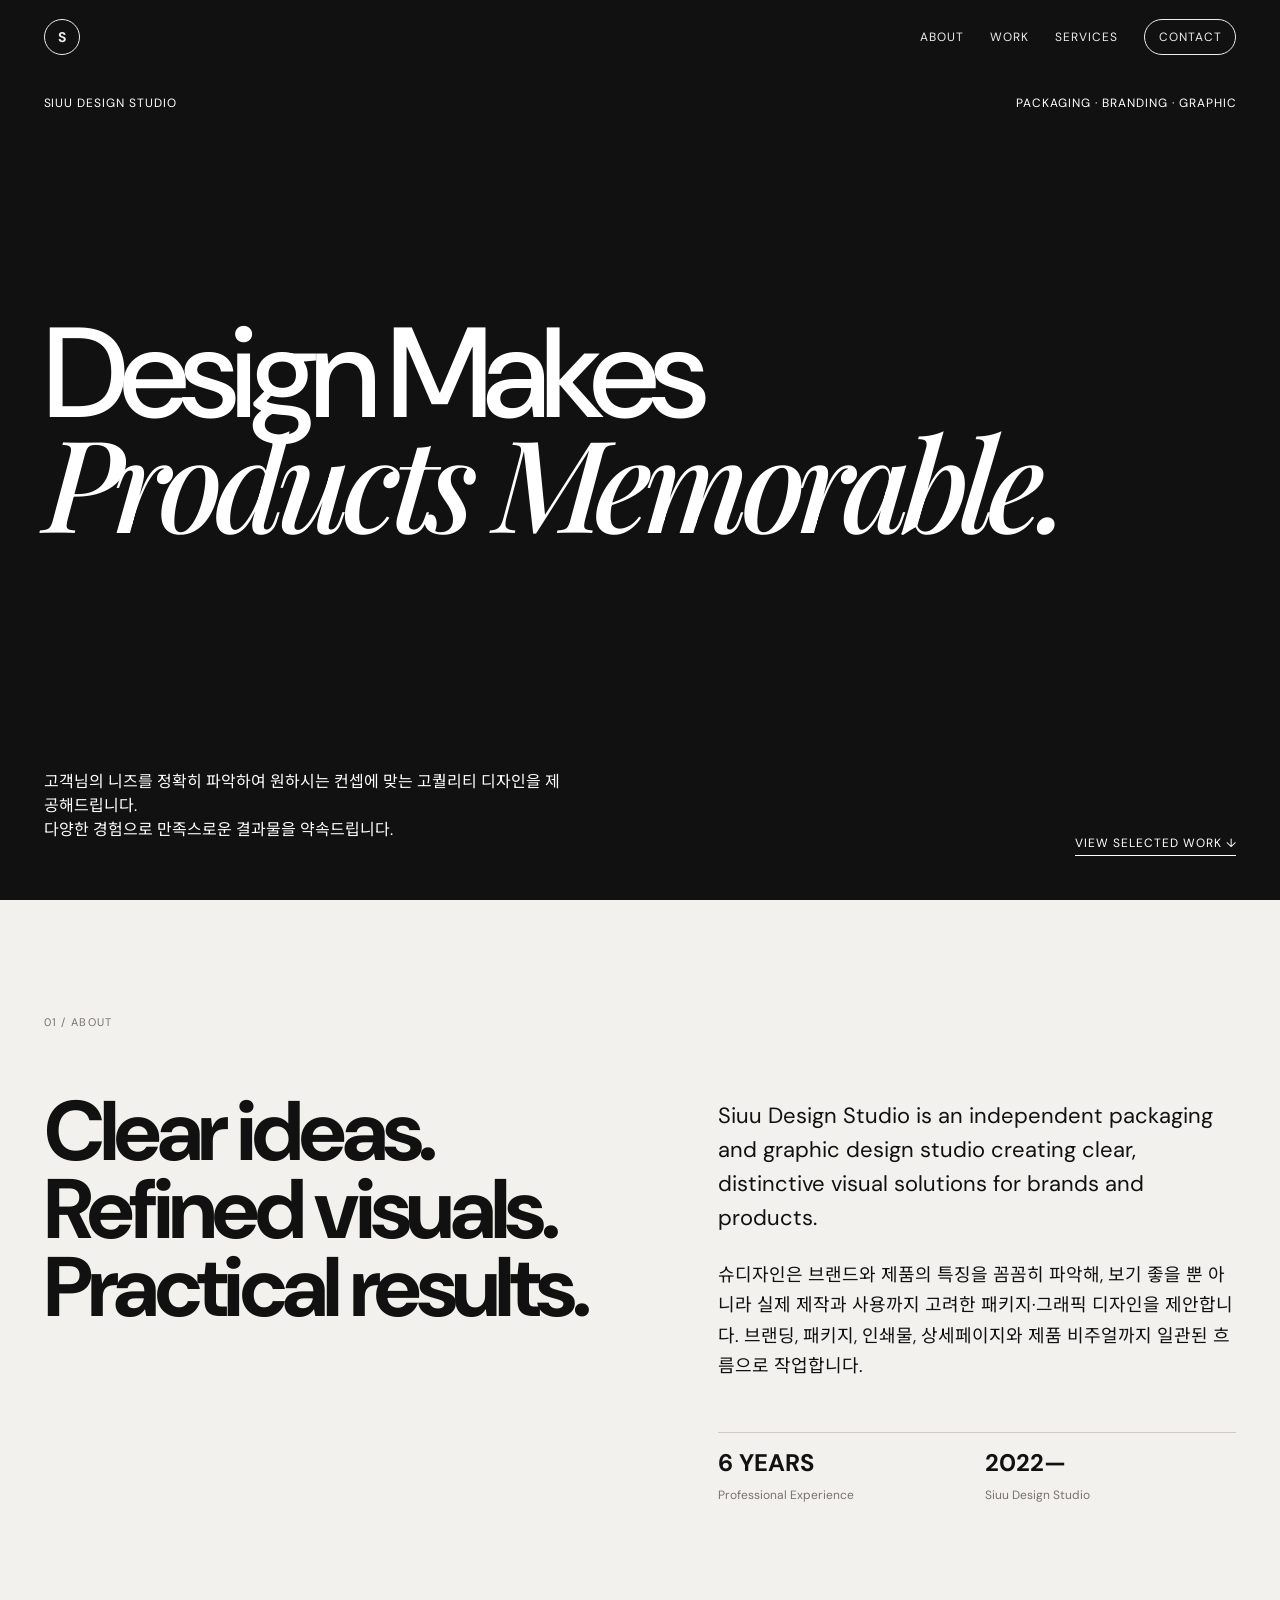
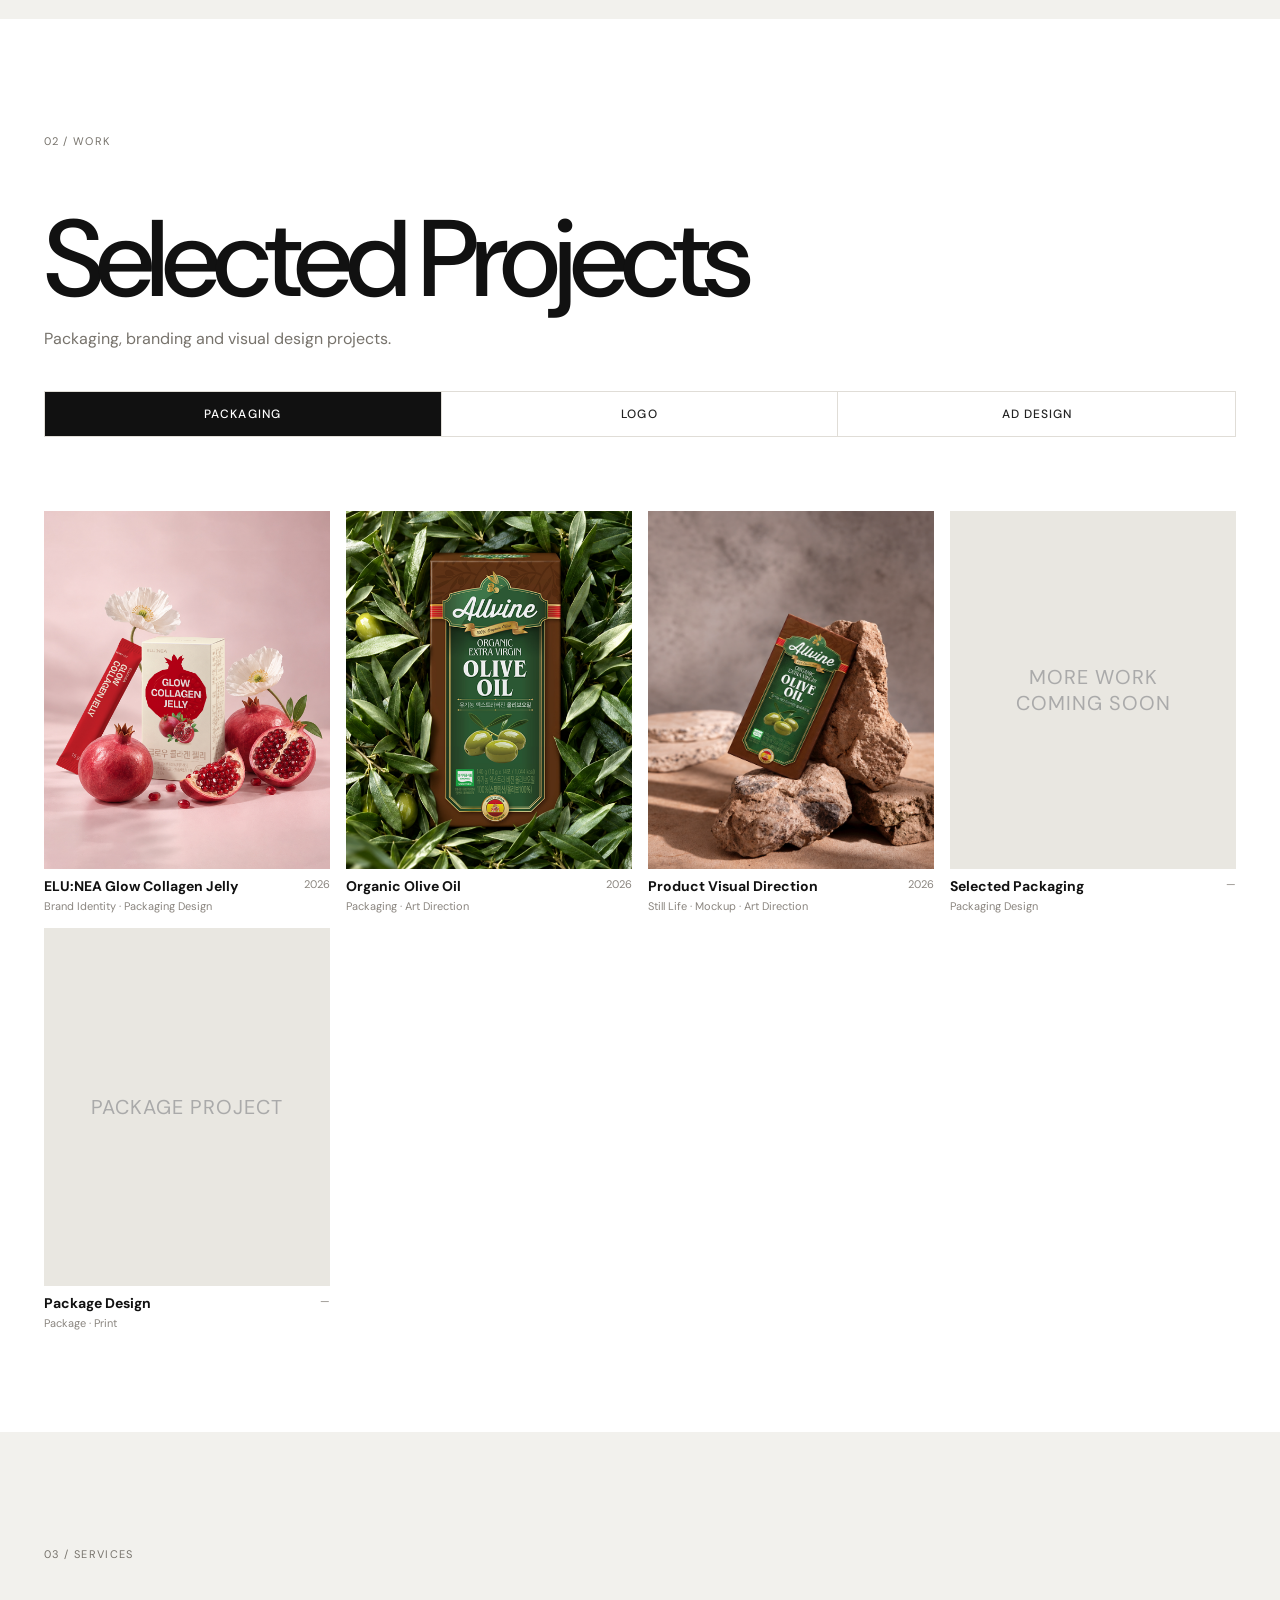
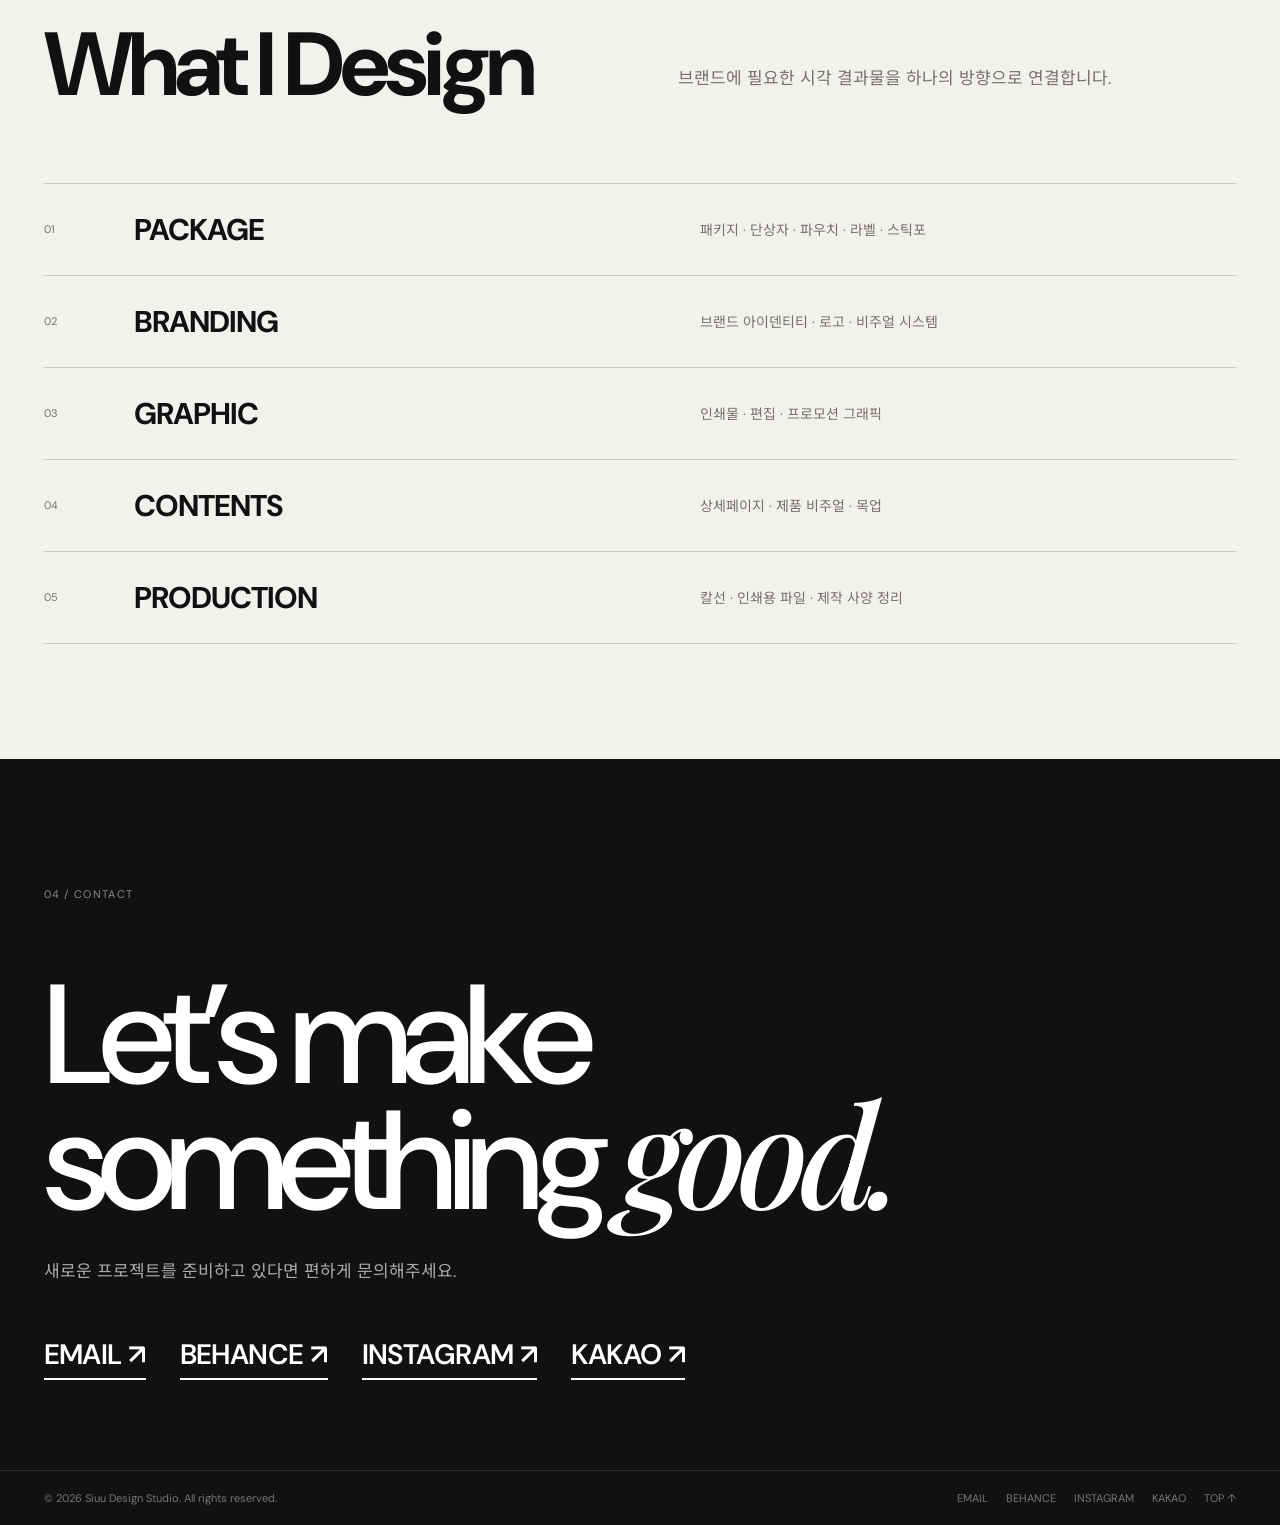
==== index.html @ 7bdbab8a "initial portfolio" ====
<!doctype html>
<html lang="ko">
<head>
  <meta charset="utf-8">
  <meta name="viewport" content="width=device-width,initial-scale=1">
  <title>Siuu Design Studio</title>
  <meta name="description" content="Siuu Design Studio — Packaging, Branding & Graphic Design">
  <link rel="preconnect" href="https://fonts.googleapis.com">
  <link rel="preconnect" href="https://fonts.gstatic.com" crossorigin>
  <link href="https://fonts.googleapis.com/css2?family=DM+Sans:wght@400;500;600;700&family=Noto+Sans+KR:wght@400;500;600;700&family=Playfair+Display:ital,wght@1,500&display=swap" rel="stylesheet">
  <link rel="stylesheet" href="styles.css">
</head>
<body>
<header class="header">
  <a class="mark" href="#top">S</a>
  <nav>
    <a href="#about">ABOUT</a>
    <a href="work.html">WORK</a>
    <a href="#services">SERVICES</a>
    <a class="contact-pill" href="#contact">CONTACT</a>
  </nav>
</header>

<main id="top">
  <section class="hero">
    <div class="hero-top">
      <span>SIUU DESIGN STUDIO</span>
      <span>PACKAGING · BRANDING · GRAPHIC</span>
    </div>
    <h1>Design Makes<br><em>Products Memorable.</em></h1>
    <div class="hero-bottom">
      <p>고객님의 니즈를 정확히 파악하여 원하시는 컨셉에 맞는 고퀄리티 디자인을 제공해드립니다.
<br> 다양한 경험으로 만족스로운 결과물을 약속드립니다. </p>
      <a href="work.html">VIEW SELECTED WORK ↓</a>
    </div>
  </section>

  <section id="about" class="about-section section-pad">
    <div class="section-index">01 / ABOUT</div>
    <div class="about-grid">
      <div>
        <h2>Clear ideas.<br>Refined visuals.<br>Practical results.</h2>
      </div>
      <div class="about-copy">
        <p class="en">
          Siuu Design Studio is an independent packaging and graphic design studio
          creating clear, distinctive visual solutions for brands and products.
        </p>
        <p>
          슈디자인은 브랜드와 제품의 특징을 꼼꼼히 파악해, 보기 좋을 뿐 아니라
          실제 제작과 사용까지 고려한 패키지·그래픽 디자인을 제안합니다.
          브랜딩, 패키지, 인쇄물, 상세페이지와 제품 비주얼까지 일관된 흐름으로 작업합니다.
        </p>
        <div class="facts">
          <div><strong>6 YEARS</strong><span>Professional Experience</span></div>
          <div><strong>2022—</strong><span>Siuu Design Studio</span></div>
        </div>
      </div>
    </div>
  </section>

  <section id="work" class="work-section">
    <div class="work-head section-pad">
      <div class="section-index">02 / WORK</div>
      <h2>Selected Projects</h2>
      <p>Packaging, branding and visual design projects.</p>
      <div class="filters">
      <button class="active" data-filter="package"><span class="filter-en">PACKAGING</span><span class="filter-ko">패키지 디자인</span></button>
      <button data-filter="logo"><span class="filter-en">LOGO</span><span class="filter-ko">로고 디자인</span></button>
      <button data-filter="ad"><span class="filter-en">AD DESIGN</span><span class="filter-ko">상세페이지</span></button>
    </div>
    </div>

    <div class="projects">
      <a class="project" href="project-glow.html" data-cat="package">
        <div class="project-image"><img src="assets/ELUNEA_glow_thumb.jpg" alt="ELU:NEA Glow Collagen Jelly"></div>
        <div class="project-caption">
          <div><h3>ELU:NEA Glow Collagen Jelly</h3><p>Brand Identity · Packaging Design</p></div>
          <span>2026</span>
        </div>
      </a>

      <a class="project" href="project-olive.html" data-cat="package">
        <div class="project-image portrait"><img src="assets/Allvine_oliveoil_thumb.jpg" alt="Organic Olive Oil"></div>
        <div class="project-caption">
          <div><h3>Organic Olive Oil</h3><p>Packaging · Art Direction</p></div>
          <span>2026</span>
        </div>
      </a>

      <a class="project" href="project-roro_witch's-shop.html" data-cat="ad">
        <div class="project-image portrait top"><img src="assets/roro_witch's shop_thumb.jpg" alt="RORO Gel nail set Packaging"></div>
        <div class="project-caption">
          <div><h3>RORO Gel nail set Packaging</h3><p>E-commerce · Visual Design</p></div>
          <span>2026</span>
        </div>
      </a>

      <a class="project" href="project-olive.html" data-cat="package">
        <div class="project-image landscape"><img src="assets/olive-main.jpg" alt="Product Visual Direction"></div>
        <div class="project-caption">
          <div><h3>Product Visual Direction</h3><p>Still Life · Mockup · Art Direction</p></div>
          <span>2026</span>
        </div>
      </a>

      <a class="project" href="project-glow.html" data-cat="logo">
        <div class="project-image square"><img src="assets/glow-board.jpg" alt="ELU:NEA Visual System"></div>
        <div class="project-caption">
          <div><h3>ELU:NEA Visual System</h3><p>Brand Identity · Graphic System</p></div>
          <span>2026</span>
        </div>
      </a>

      <div class="project placeholder" data-cat="package">
        <div class="project-image square placeholder-box"><span>MORE WORK<br>COMING SOON</span></div>
        <div class="project-caption">
          <div><h3>Selected Packaging</h3><p>Packaging Design</p></div>
          <span>—</span>
        </div>
      </div>

      <div class="project placeholder" data-cat="logo">
        <div class="project-image square placeholder-box"><span>LOGO PROJECT</span></div>
        <div class="project-caption">
          <div><h3>Logo Design</h3><p>Logo · Symbol</p></div>
          <span>—</span>
        </div>
      </div>

      <div class="project placeholder" data-cat="ad">
        <div class="project-image square placeholder-box"><span>AD DESIGN PROJECT</span></div>
        <div class="project-caption">
          <div><h3>Advertising Design</h3><p>AD Design · Detail Page</p></div>
          <span>—</span>
        </div>
      </div>

      <div class="project placeholder" data-cat="package">
        <div class="project-image square placeholder-box"><span>PACKAGE PROJECT</span></div>
        <div class="project-caption">
          <div><h3>Package Design</h3><p>Package · Print</p></div>
          <span>—</span>
        </div>
      </div>
    </div>
  </section>

  <section id="services" class="services section-pad">
    <div class="section-index">03 / SERVICES</div>
    <div class="services-title">
      <h2>What I Design</h2>
      <p>브랜드에 필요한 시각 결과물을 하나의 방향으로 연결합니다.</p>
    </div>
    <div class="service-list">
      <div><span>01</span><strong>PACKAGE</strong><p>패키지 · 단상자 · 파우치 · 라벨 · 스틱포</p></div>
      <div><span>02</span><strong>BRANDING</strong><p>브랜드 아이덴티티 · 로고 · 비주얼 시스템</p></div>
      <div><span>03</span><strong>GRAPHIC</strong><p>인쇄물 · 편집 · 프로모션 그래픽</p></div>
      <div><span>04</span><strong>CONTENTS</strong><p>상세페이지 · 제품 비주얼 · 목업</p></div>
      <div><span>05</span><strong>PRODUCTION</strong><p>칼선 · 인쇄용 파일 · 제작 사양 정리</p></div>
    </div>
  </section>
  <section id="contact" class="contact">
    <div class="contact-small">04 / CONTACT</div>
    <h2>Let’s make<br>something <em>good.</em></h2>
    <p>새로운 프로젝트를 준비하고 있다면 편하게 문의해주세요.</p>
    <div class="contact-links">
      <a href="mailto:siuu_design@naver.com">EMAIL ↗</a>
      <a href="https://www.behance.net/Siuu_design" target="_blank" rel="noopener">BEHANCE ↗</a>
      <a href="https://www.instagram.com/siuu_design/" target="_blank" rel="noopener">INSTAGRAM ↗</a>
      <a href="http://pf.kakao.com/_dCxoeb" target="_blank" rel="noopener">KAKAO ↗</a>
    </div>
  </section>
</main>

<footer>
  <span>© 2026 Siuu Design Studio. All rights reserved.</span>
  <div class="footer-links">
    <a href="mailto:siuu_design@naver.com">EMAIL</a>
    <a href="https://www.behance.net/Siuu_design" target="_blank" rel="noopener">BEHANCE</a>
    <a href="https://www.instagram.com/siuu_design/" target="_blank" rel="noopener">INSTAGRAM</a>
    <a href="http://pf.kakao.com/_dCxoeb" target="_blank" rel="noopener">KAKAO</a>
    <a href="#top">TOP ↑</a>
  </div>
</footer>

<script>
const buttons = document.querySelectorAll('.filters button');
const projects = document.querySelectorAll('.project');

function applyFilter(filter){
  projects.forEach(card => {
    const cats = (card.dataset.cat || '').split(' ');
    card.style.display = cats.includes(filter) ? '' : 'none';
  });
}

applyFilter('package');

buttons.forEach(btn => {
  btn.addEventListener('click', () => {
    buttons.forEach(b => b.classList.remove('active'));
    btn.classList.add('active');
    applyFilter(btn.dataset.filter);
  });
});
</script>
</body>
</html>
---- styles.css ----
:root{
  --bg:#f2f1ed;
  --ink:#111;
  --muted:#77736c;
  --line:#cfcac1;
  --white:#fff;
}
*{box-sizing:border-box}
html{scroll-behavior:smooth}
body{
  margin:0;background:var(--bg);color:var(--ink);
  font-family:"DM Sans","Noto Sans KR",sans-serif;
}
a{color:inherit;text-decoration:none}
img{display:block;width:100%;height:100%;object-fit:cover}
.header{
  position:fixed;top:0;left:0;right:0;z-index:30;
  height:74px;padding:0 3.4vw;display:flex;align-items:center;justify-content:space-between;
  mix-blend-mode:difference;color:#fff;
}
.mark{
  width:36px;height:36px;border:1px solid currentColor;border-radius:50%;
  display:grid;place-items:center;font-weight:700;font-size:14px
}
.header nav{display:flex;align-items:center;gap:26px;font-size:12px;letter-spacing:.08em}
.contact-pill{border:1px solid currentColor;border-radius:999px;padding:9px 14px}
.hero{
  min-height:100vh;padding:95px 3.4vw 3.4vw;
  display:flex;flex-direction:column;justify-content:space-between;
  background:#111;color:white
}
.hero-top,.hero-bottom{display:flex;justify-content:space-between;align-items:flex-end;gap:30px;font-size:12px;letter-spacing:.08em}
.hero h1{
  margin:auto 0;font-size:clamp(72px,10vw,165px);
  line-height:.84;letter-spacing:-.065em;font-weight:500;
}
.hero h1 em{font-family:"Playfair Display",serif;font-weight:500}
.hero-bottom p{font-size:16px;letter-spacing:0;max-width:520px}
.hero-bottom a{border-bottom:1px solid white;padding-bottom:4px}
.section-pad{padding:9vw 3.4vw}
.section-index{font-size:11px;letter-spacing:.12em;color:var(--muted);margin-bottom:5vw}
.about-grid{display:grid;grid-template-columns:1.05fr .95fr;gap:8vw}
.about-grid h2{
  font-size:clamp(48px,6.6vw,102px);line-height:.92;letter-spacing:-.055em;margin:0
}
.about-copy{padding-top:6px}
.about-copy p{font-size:18px;line-height:1.7;margin:0 0 24px}
.about-copy .en{font-size:22px;line-height:1.55}
.facts{display:grid;grid-template-columns:1fr 1fr;gap:16px;margin-top:50px;border-top:1px solid var(--line)}
.facts div{padding-top:14px}
.facts strong{display:block;font-size:24px;margin-bottom:5px}
.facts span{font-size:12px;color:var(--muted)}
.work-section{background:#fff}
.work-head h2{
  margin:0;font-size:clamp(60px,8.5vw,132px);line-height:.88;letter-spacing:-.06em;font-weight:500
}
.work-head>p{font-size:16px;color:var(--muted);margin:20px 0 42px}
.filters{display:flex;gap:22px;flex-wrap:wrap;border-top:1px solid #ddd;padding-top:18px}
.filters button{
  border:0;background:none;padding:0;color:#999;font:600 12px "DM Sans";
  letter-spacing:.09em;cursor:pointer
}
.filters button.active,.filters button:hover{color:#111}
.projects{
  display:grid;grid-template-columns:repeat(2,minmax(0,1fr));
  gap:4.8vw 1.8vw;padding:0 3.4vw 9vw
}
.project.large{grid-column:span 2}
.project-image{overflow:hidden;background:#e9e7e1;aspect-ratio:4/5}
.project-image.landscape,.large .project-image{aspect-ratio:16/8.4}
.project-image.square{aspect-ratio:1/1}
.project-image.top img{object-position:center top}
.project img{transition:transform .7s cubic-bezier(.2,.7,.2,1)}
.project:hover img{transform:scale(1.018)}
.project-caption{
  display:flex;justify-content:space-between;gap:20px;
  border-top:1px solid #ccc;padding-top:12px;margin-top:10px
}
.project-caption h3{margin:0 0 4px;font-size:17px}
.project-caption p,.project-caption span{margin:0;color:#8a857f;font-size:12px}
.placeholder-box{display:flex;align-items:center;justify-content:center;color:#aaa;font-size:20px;letter-spacing:.05em;text-align:center}
.services-title{display:grid;grid-template-columns:1fr 1fr;gap:6vw;margin-bottom:6vw}
.services-title h2{
  font-size:clamp(54px,7vw,105px);line-height:.9;letter-spacing:-.055em;margin:0
}
.services-title p{align-self:end;font-size:17px;color:var(--muted)}
.service-list{border-top:1px solid var(--line)}
.service-list div{
  display:grid;grid-template-columns:60px 1fr 1fr;align-items:center;
  gap:30px;padding:26px 0;border-bottom:1px solid var(--line)
}
.service-list span{font-size:11px;color:var(--muted)}
.service-list strong{font-size:30px;letter-spacing:-.03em}
.service-list p{margin:0;color:var(--muted);font-size:14px}
.process{background:#dedbd4}
.process-grid{display:grid;grid-template-columns:1fr 1fr;gap:8vw}
.process h2{font-size:clamp(48px,6.3vw,96px);line-height:.95;letter-spacing:-.05em;margin:0}
.steps{border-top:1px solid #aaa}
.steps div{display:grid;grid-template-columns:50px 120px 1fr;gap:20px;padding:18px 0;border-bottom:1px solid #aaa}
.steps span{font-size:11px;color:#777}.steps h3{margin:0;font-size:16px}.steps p{margin:0;color:#666;font-size:13px}
.contact{background:#111;color:white;padding:10vw 3.4vw 7vw}
.contact-small{font-size:11px;letter-spacing:.12em;color:#888;margin-bottom:6vw}
.contact h2{font-size:clamp(72px,11vw,170px);line-height:.82;letter-spacing:-.065em;margin:0 0 38px;font-weight:500}
.contact h2 em{font-family:"Playfair Display",serif;font-weight:500}
.contact>p{font-size:17px;color:#aaa}
.contact-links{display:flex;gap:26px;margin-top:46px}
.contact-links a{font-size:13px;border-bottom:1px solid #777;padding-bottom:4px}
footer{
  background:#111;color:#777;border-top:1px solid #2d2d2d;
  display:flex;justify-content:space-between;padding:20px 3.4vw;font-size:11px
}
@media(max-width:760px){
  .header{padding:0 5vw;height:64px}.header nav{gap:14px}.header nav a:nth-child(1),.header nav a:nth-child(3){display:none}
  .hero{padding:84px 5vw 6vw}.hero-top span:last-child{display:none}.hero-bottom{align-items:flex-start;flex-direction:column}
  .section-pad{padding:18vw 5vw}.about-grid,.services-title,.process-grid{grid-template-columns:1fr;gap:8vw}
  .facts{grid-template-columns:1fr 1fr}
  .projects{grid-template-columns:1fr;padding:0 5vw 18vw;gap:13vw}.project.large{grid-column:auto}.project-image.landscape,.large .project-image{aspect-ratio:4/5}
  .filters{gap:15px}
  .service-list div{grid-template-columns:40px 1fr;gap:10px}.service-list p{grid-column:2}
  .steps div{grid-template-columns:35px 80px 1fr}
  .contact{padding:20vw 5vw 14vw}.contact-links{flex-wrap:wrap}
  footer{padding:18px 5vw;gap:18px;flex-direction:column}
}


/* ===== Compact 4-column portfolio grid ===== */
.projects{
  display:grid;
  grid-template-columns:repeat(4,minmax(0,1fr));
  gap:1.2vw;
  padding:0 0 8vw;
  margin:0 0;
}
.work-section .projects{
  padding-left:0;
  padding-right:0;
}
.project,
.project.large{
  grid-column:auto !important;
}
.project-image,
.project-image.landscape,
.project-image.square,
.large .project-image{
  aspect-ratio:1 / 1.12;
  min-height:0;
}
.project-caption{
  border-top:0;
  margin-top:8px;
  padding-top:0;
}
.project-caption h3{
  font-size:14px;
  line-height:1.3;
  margin-bottom:3px;
}
.project-caption p,
.project-caption span{
  font-size:11px;
}
.work-head.section-pad{
  padding-bottom:2.5vw;
}
.work-section{
  padding-left:3.4vw;
  padding-right:3.4vw;
}
.work-head{
  padding-left:0;
  padding-right:0;
}
.filters{
  display:grid;
  grid-template-columns:repeat(3,1fr);
  gap:0;
  border:1px solid #e0ddd7;
  padding:0;
}
.filters button{
  padding:14px 10px;
  border-right:1px solid #e0ddd7;
  font-weight:500;
  background:#fff;
  color:#222;
}
.filters button:last-child{border-right:0}
.filters button.active,
.filters button:hover{
  background:#111;
  color:#fff;
}
.home-feature .feature-card{
  aspect-ratio:16/7;
}
@media(max-width:1100px){
  .projects{grid-template-columns:repeat(3,minmax(0,1fr))}
}
@media(max-width:760px){
  .work-section{padding-left:5vw;padding-right:5vw}
  .projects{grid-template-columns:repeat(2,minmax(0,1fr));gap:6vw 3vw;padding-bottom:18vw}
  .filters{grid-template-columns:repeat(2,1fr)}
  .project-image,
  .project-image.landscape,
  .project-image.square,
  .large .project-image{aspect-ratio:1 / 1.15}
}

.footer-links{
  display:flex;
  gap:18px;
  flex-wrap:wrap;
}
.footer-links a:hover{color:#fff}
.site-footer.light .footer-links a:hover,
footer:not(.site-footer) .footer-links a:hover{color:#111}
@media(max-width:760px){
  .footer-links{gap:14px}
}




/* Work category: swap English label to Korean on hover */
.filters button::before,
.filters button::after{
  content:none !important;
}
.filter-ko{
  display:none;
  font-family:"Noto Sans KR","DM Sans",sans-serif;
  letter-spacing:0;
}
.filters button:hover .filter-en{
  display:none;
}
.filters button:hover .filter-ko{
  display:inline;
}


/* More spacing between category filters and portfolio thumbnails */
.work-section .filters{
  margin-bottom:42px;
}

/* Keep the same 3-category filter layout on both index and work pages */
.filters{
  grid-template-columns:repeat(3,1fr) !important;
}

@media(max-width:760px){
  .work-section .filters{
    margin-bottom:28px;
  }
}


/* Larger, more visible contact links */
.contact-links{
  display:flex;
  flex-wrap:wrap;
  gap:18px 34px;
  margin-top:54px;
}
.contact-links a{
  font-size:clamp(20px,2.2vw,34px) !important;
  font-weight:600;
  letter-spacing:-0.02em;
  border-bottom:2px solid currentColor !important;
  padding-bottom:5px;
  transition:opacity .2s ease, transform .2s ease;
}
.contact-links a:hover{
  opacity:.58;
  transform:translateY(-2px);
}

@media(max-width:760px){
  .contact-links{
    gap:16px 24px;
    margin-top:40px;
  }
  .contact-links a{
    font-size:22px !important;
  }
}


/* Portfolio thumbnails: 1080 × 1350 ratio (4:5) */
.projects{
  grid-template-columns:repeat(4,minmax(0,1fr)) !important;
}

.project-image,
.project-image.landscape,
.project-image.square,
.large .project-image{
  aspect-ratio:4 / 5 !important;
}

.project-image img{
  width:100%;
  height:100%;
  object-fit:cover;
}

/* Keep responsive behavior */
@media(max-width:1100px){
  .projects{
    grid-template-columns:repeat(3,minmax(0,1fr)) !important;
  }
}

@media(max-width:760px){
  .projects{
    grid-template-columns:repeat(2,minmax(0,1fr)) !important;
  }
}
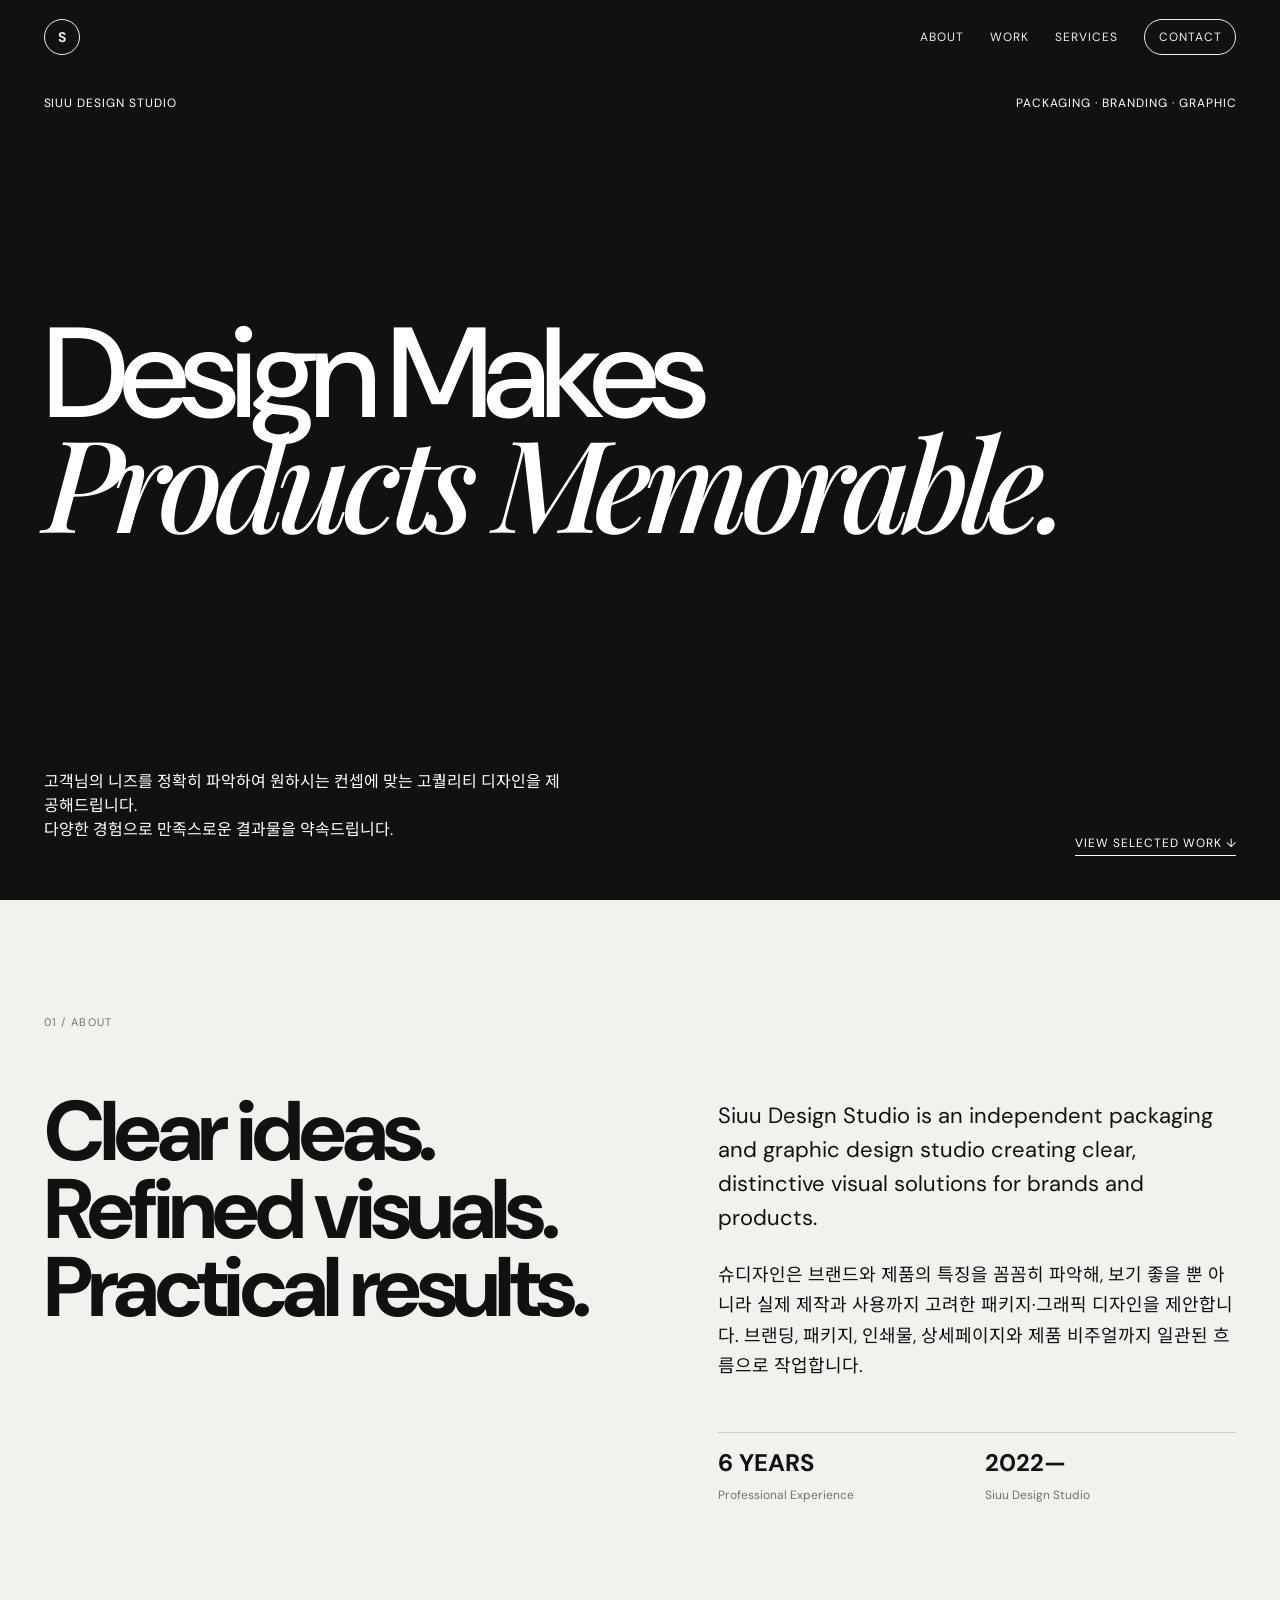
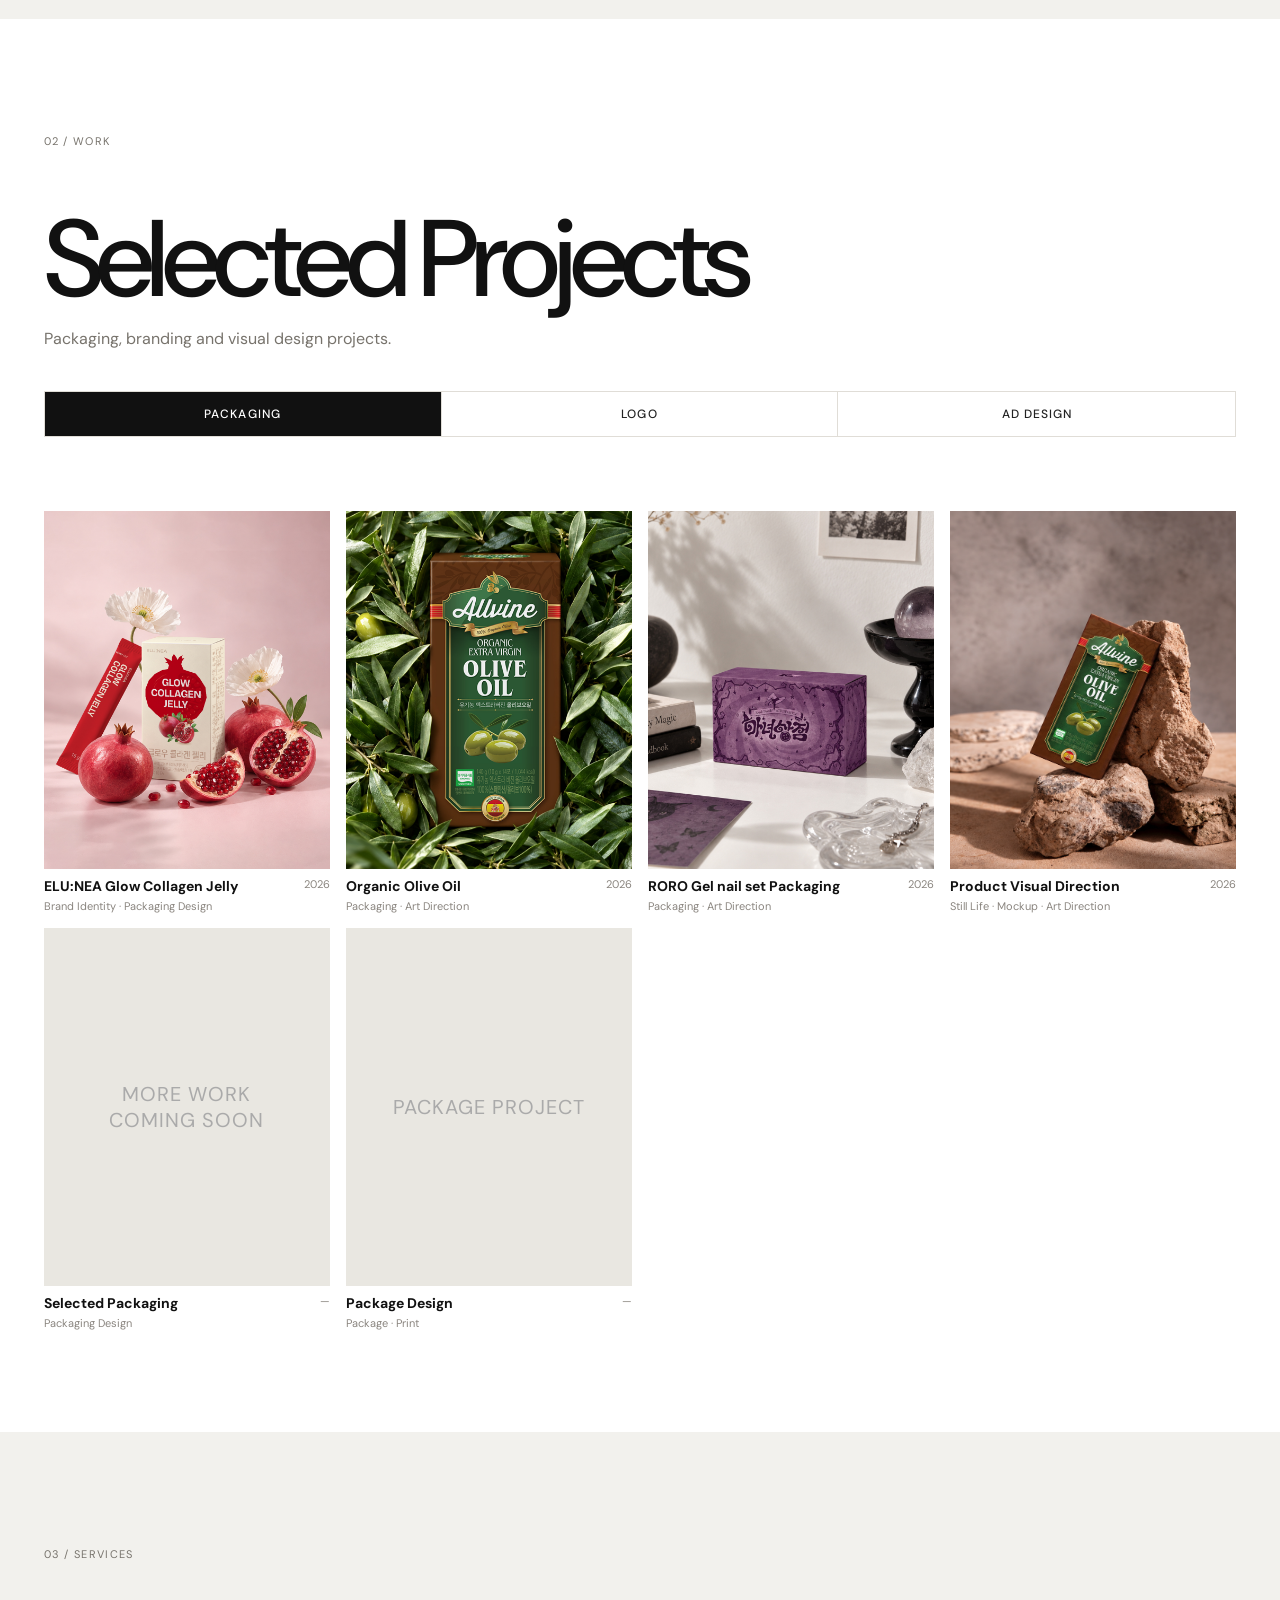
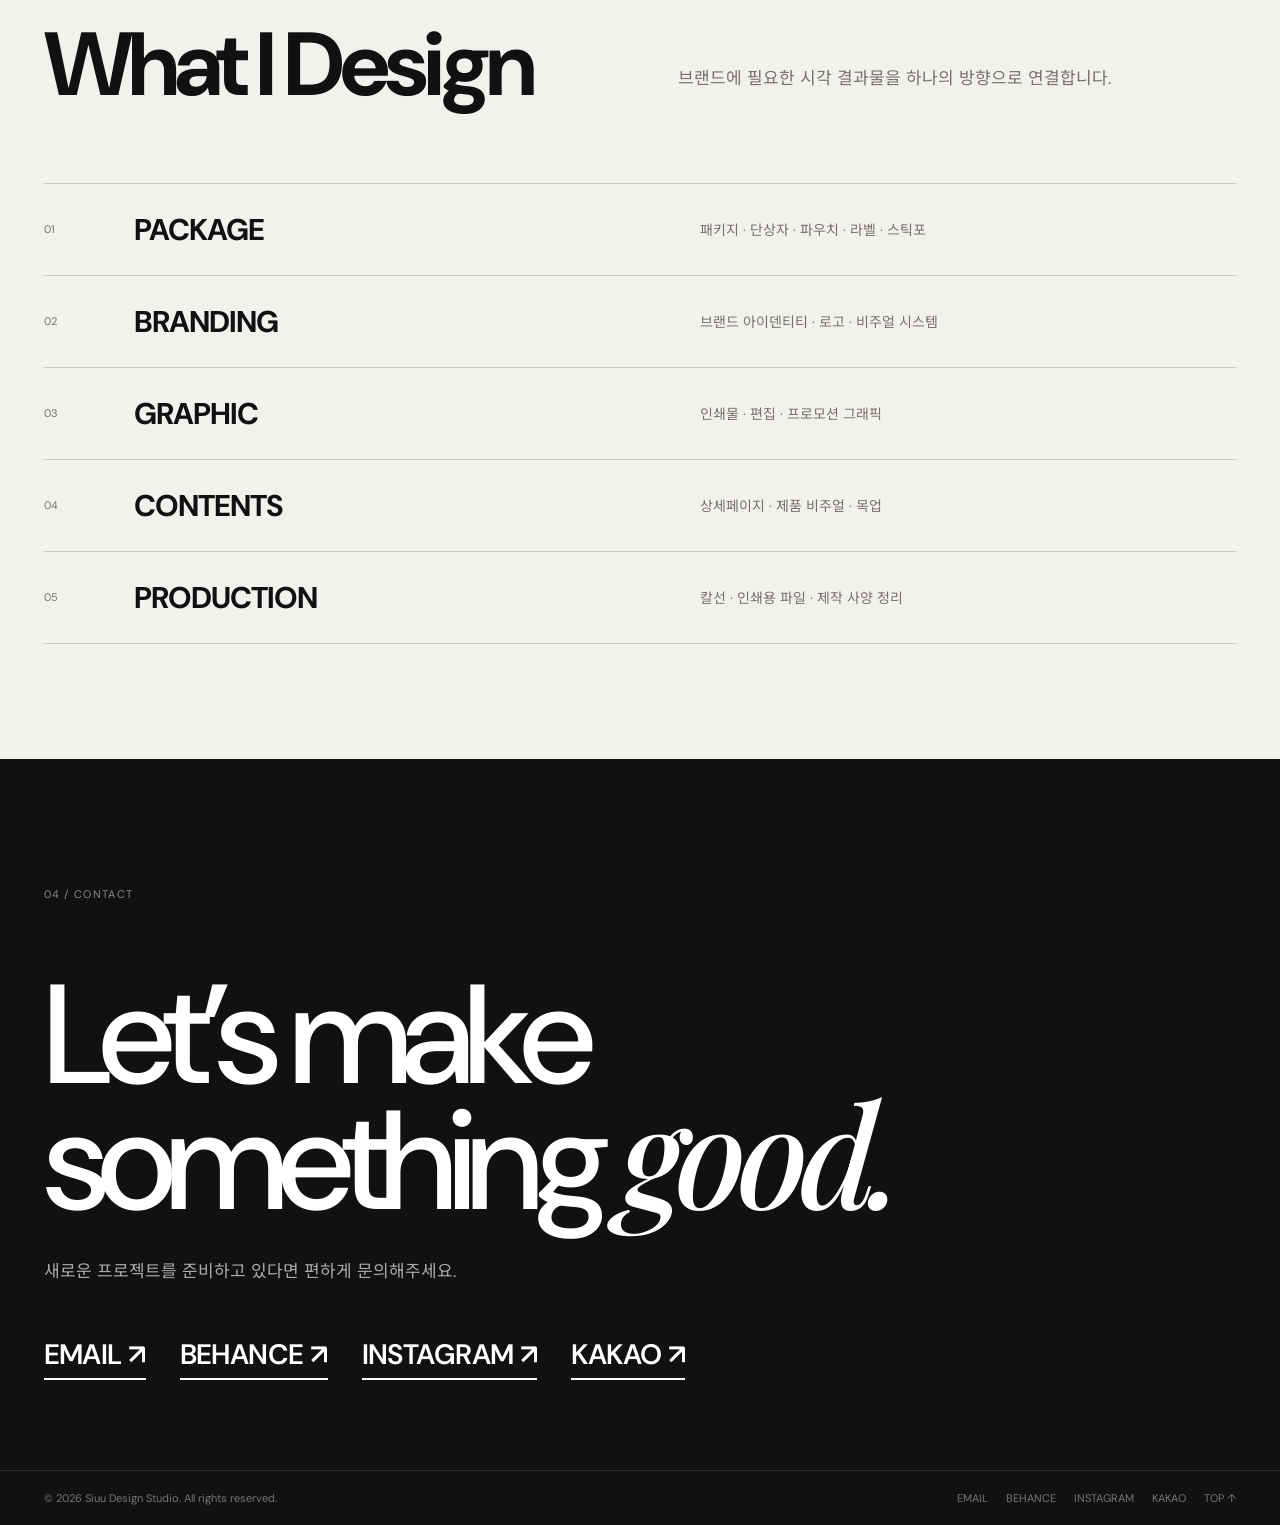
==== commit 4325c686: "update portfolio" ====
--- a/index.html
+++ b/index.html
@@ -88,10 +88,10 @@
         </div>
       </a>
 
-      <a class="project" href="project-roro_witch's-shop.html" data-cat="ad">
+      <a class="project" href="project-roro_witch's-shop.html" data-cat="package">
         <div class="project-image portrait top"><img src="assets/roro_witch's shop_thumb.jpg" alt="RORO Gel nail set Packaging"></div>
         <div class="project-caption">
-          <div><h3>RORO Gel nail set Packaging</h3><p>E-commerce · Visual Design</p></div>
+          <div><h3>RORO Gel nail set Packaging</h3><p>Packaging · Art Direction</p></div>
           <span>2026</span>
         </div>
       </a>
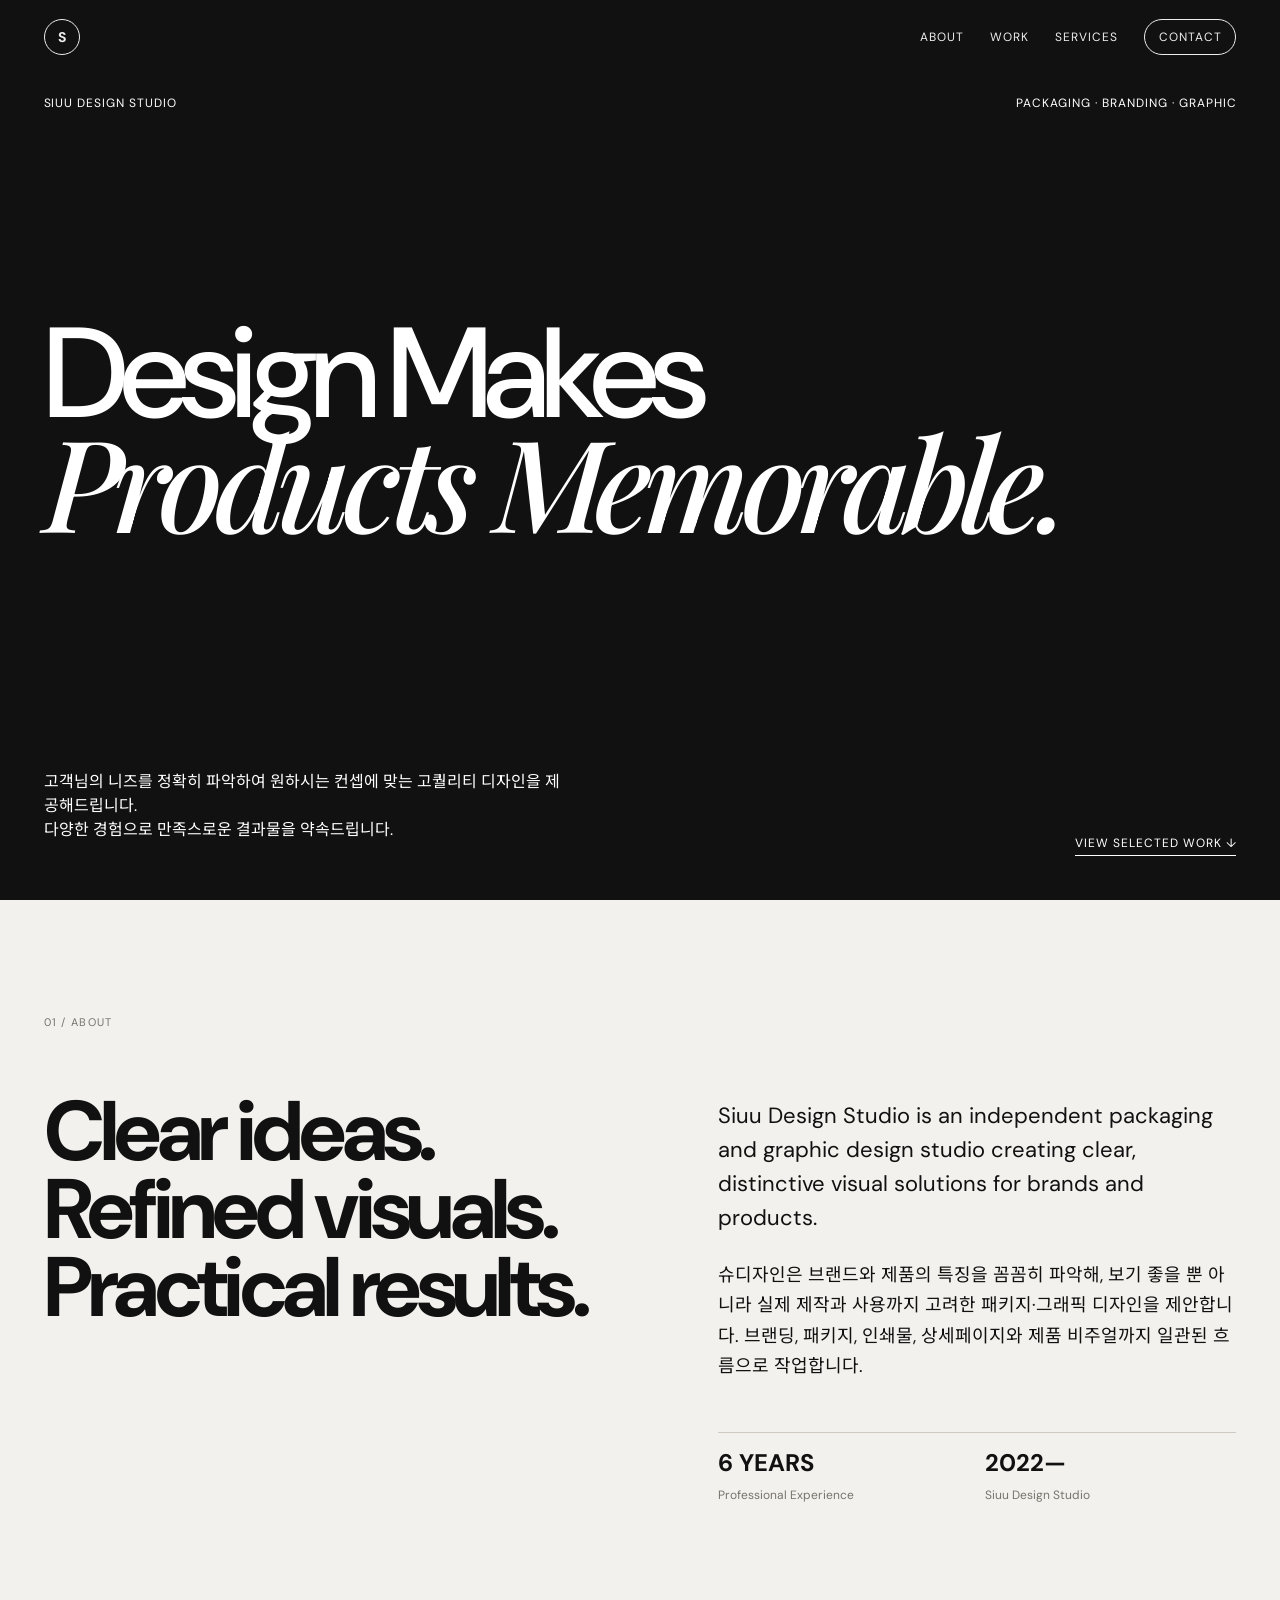
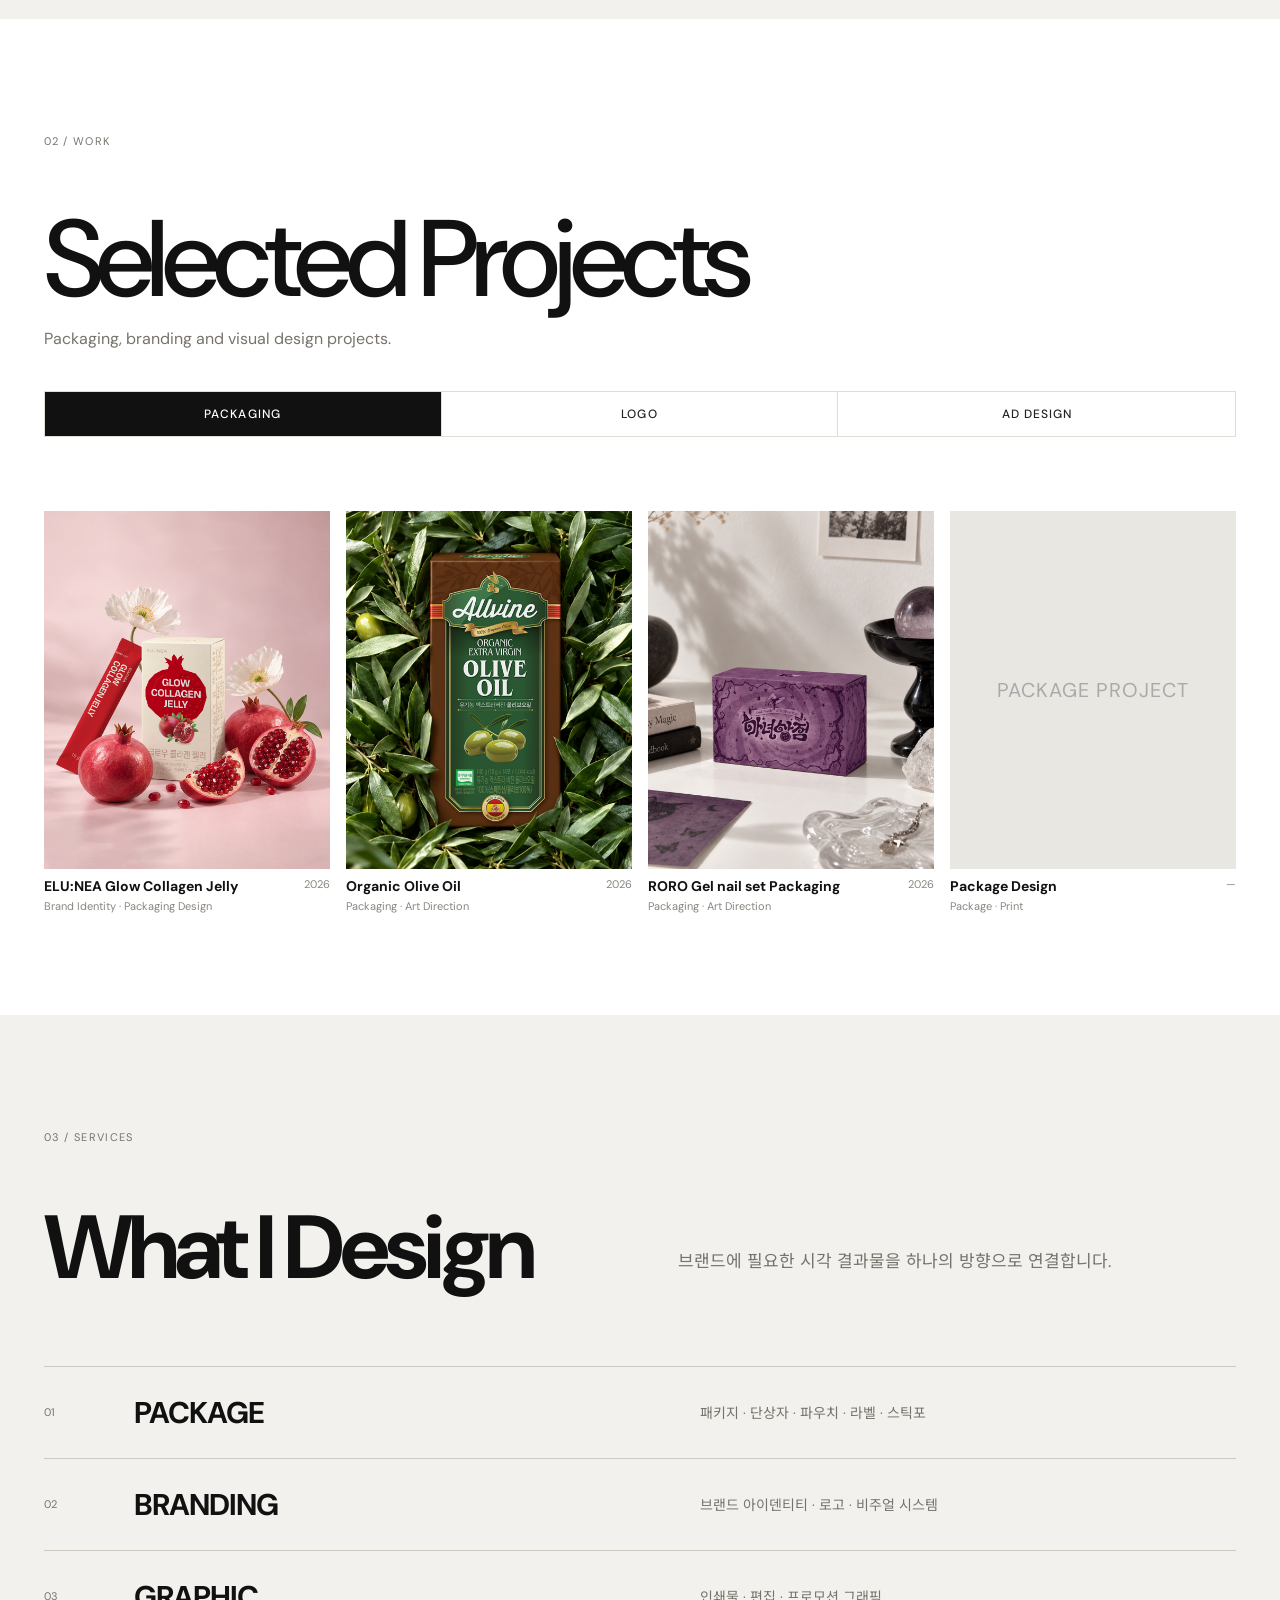
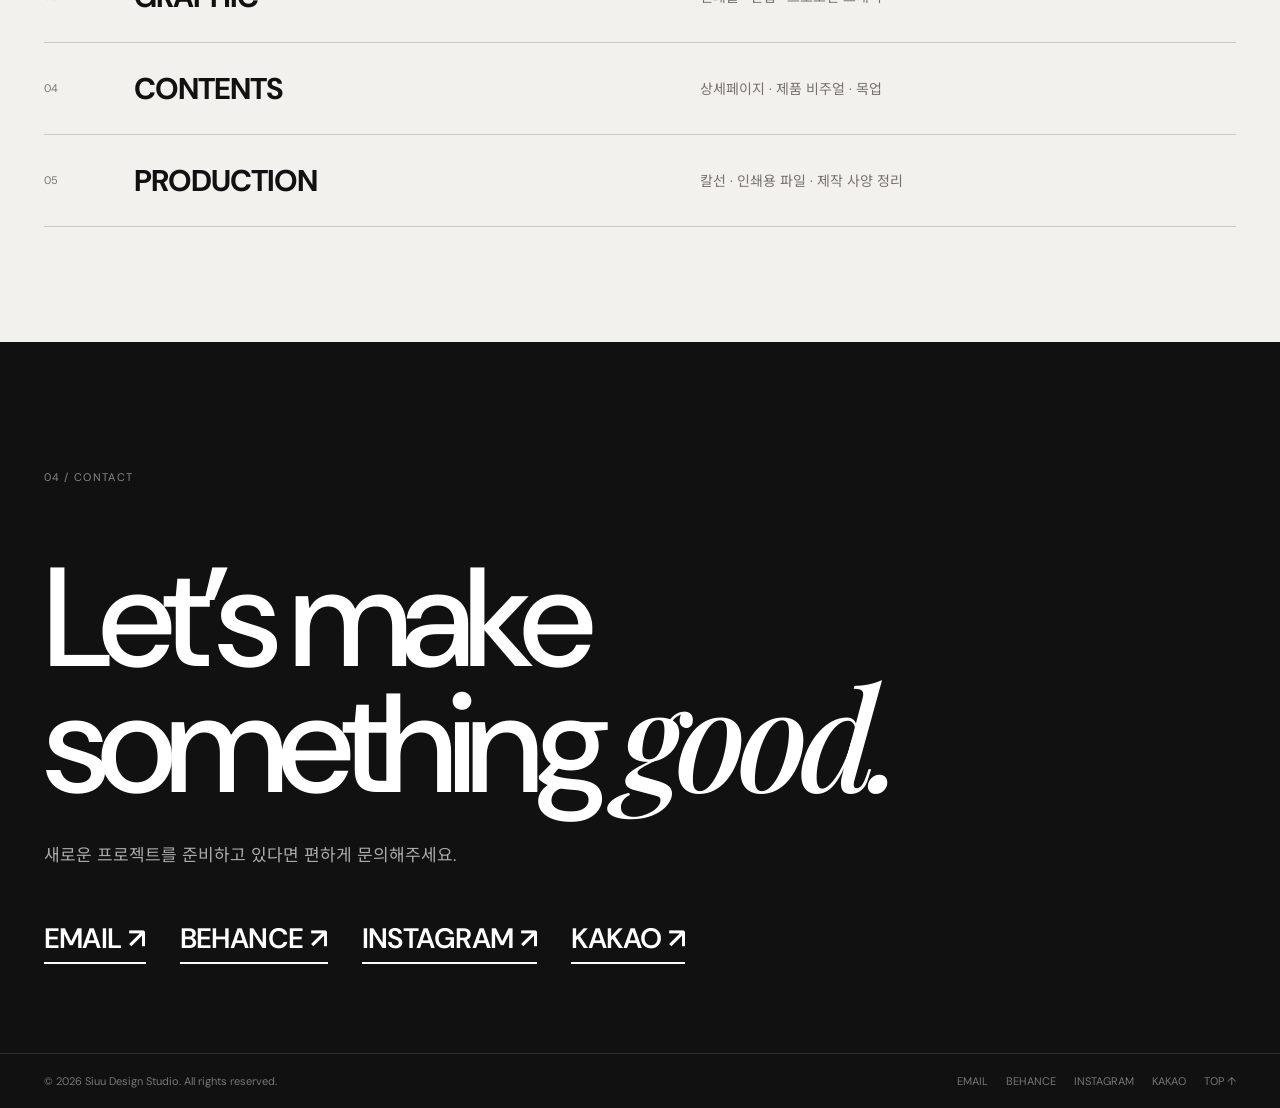
==== commit 4cf117ad: "update portfolio" ====
--- a/index.html
+++ b/index.html
@@ -96,29 +96,9 @@
         </div>
       </a>
 
-      <a class="project" href="project-olive.html" data-cat="package">
-        <div class="project-image landscape"><img src="assets/olive-main.jpg" alt="Product Visual Direction"></div>
-        <div class="project-caption">
-          <div><h3>Product Visual Direction</h3><p>Still Life · Mockup · Art Direction</p></div>
-          <span>2026</span>
-        </div>
-      </a>
+      
 
-      <a class="project" href="project-glow.html" data-cat="logo">
-        <div class="project-image square"><img src="assets/glow-board.jpg" alt="ELU:NEA Visual System"></div>
-        <div class="project-caption">
-          <div><h3>ELU:NEA Visual System</h3><p>Brand Identity · Graphic System</p></div>
-          <span>2026</span>
-        </div>
-      </a>
-
-      <div class="project placeholder" data-cat="package">
-        <div class="project-image square placeholder-box"><span>MORE WORK<br>COMING SOON</span></div>
-        <div class="project-caption">
-          <div><h3>Selected Packaging</h3><p>Packaging Design</p></div>
-          <span>—</span>
-        </div>
-      </div>
+    
 
       <div class="project placeholder" data-cat="logo">
         <div class="project-image square placeholder-box"><span>LOGO PROJECT</span></div>
